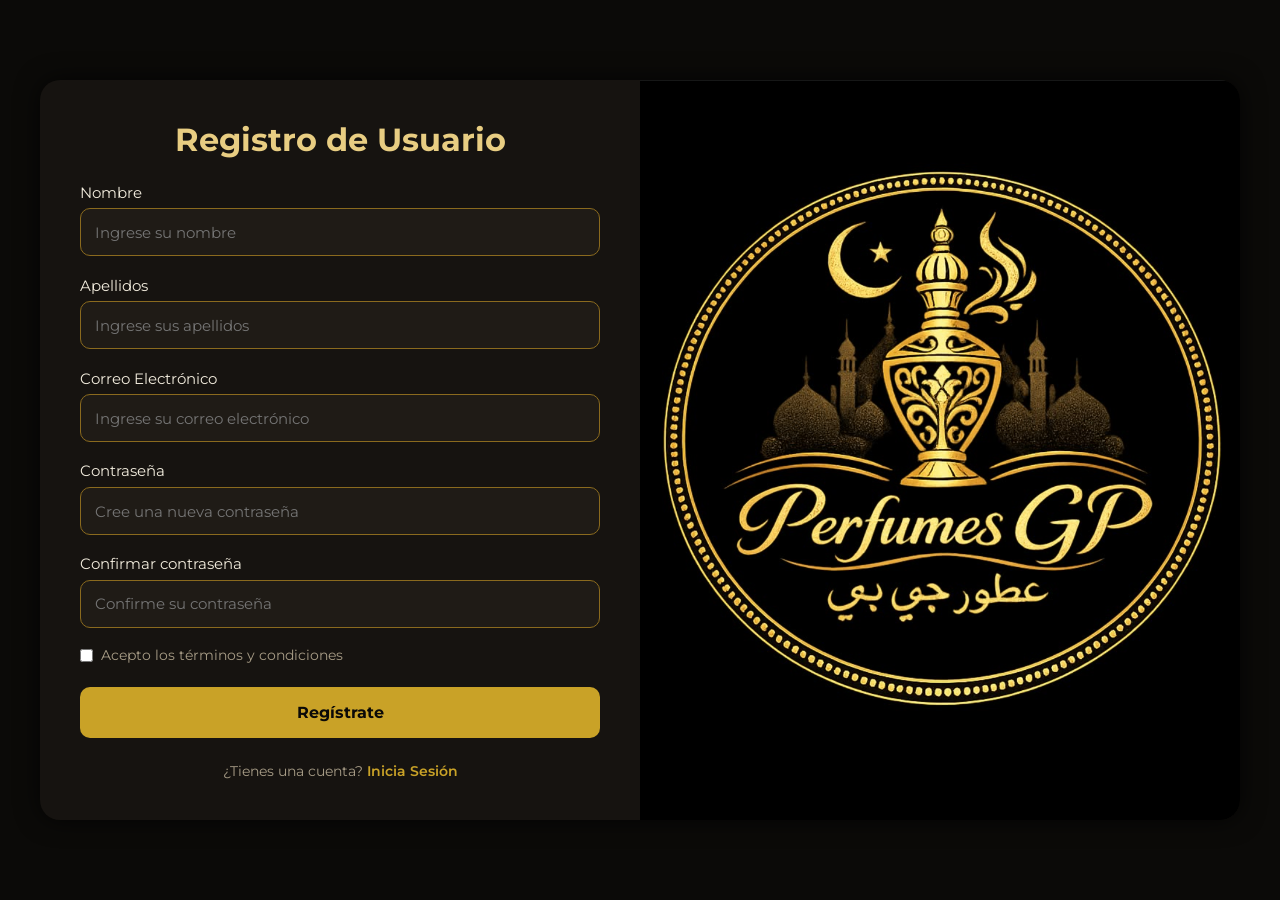
==== index.html @ 9c723d73 "primer push de la pagina de la perfumeria" ====
<!DOCTYPE html>
<html lang="en">
<head>
    <meta charset="UTF-8">
    <meta name="viewport" content="width=device-width, initial-scale=1.0">
    <link rel="stylesheet" href="/css/styleindex.css">
    <link rel="shortcut icon" href="/img/logo_perfumes.png" type="image/x-icon">
    <title>Registro Perfumes GP</title>
</head>
<body>
    <main class="main-container xs_12 s_12 m_12 l_12 xl_12">
        <section class="formulario xs_12 s_12 m_12 l_6 xl_6">
            <header class="titulo">
                <h1>Registro de Usuario</h1>
            </header>
                
            <form action="home.html" method="get" class="register">
                <fieldset class="datos">
                    <label for="Nombre">Nombre</label>
                    <input class="itext xs_12 s_12 m_12 l_12 xl_12" id="Nombre" type="text" placeholder="Ingrese su nombre">

                    <label for="apellido">Apellidos</label>
                    <input class="itext xs_12 s_12 m_12 l_12 xl_12" id="apellido" type="text" placeholder="Ingrese sus apellidos">

                    <label for="Gmail">Correo Electrónico</label>
                    <input class="itext xs_12 s_12 m_12 l_12 xl_12" id="Gmail" type="email" placeholder="Ingrese su correo electrónico">

                    <label for="Pass">Contraseña</label>
                    <input class="itext xs_12 s_12 m_12 l_12 xl_12" id="Pass" type="password" placeholder="Cree una nueva contraseña">
                    <label for="confirm">Confirmar contraseña</label>
                    <input class = "itext xs_12 s_12 m_12 l_12" id="confirm" type="password" placeholder="Confirme su contraseña">
                </fieldset>

                <section class="terminos">
                    <input type="checkbox" id="check-term">
                    <label for="check-term" class="textterm">Acepto los términos y condiciones</label>
                </section> 

                <section class="registroB">
                        <input class="boton_registro xs_12 s_12 m_12 l_12 xl_12" type="submit" value="Regístrate">
                </section>
            </form>
                
            <section class="redireccionLogin">
                <p>¿Tienes una cuenta? <a href="login.html">Inicia Sesión</a></p>
            </section>
        </section>

        <article class="image l_6 xl_6">
           
        </article>
    </main>
</body> 
</html>
---- css/styleindex.css ----
@import url('https://fonts.googleapis.com/css2?family=Montserrat:wght@300;400;600;700;900&family=Open+Sans:wght@300;400;600&display=swap');

:root {
    --bg-primary: #0B0A08;
    --bg-secondary: #161310;
    --gold: #C9A227;
    --gold-light: #E8CD82;
    --gold-deep: #8A6A1E;
    --text-primary: #F2ECDD;
    --text-muted: #A79C86;
    --blanco: #FFFFFF;
}

* {
    margin: 0;
    padding: 0;
    box-sizing: border-box;
    font-family: 'Montserrat', sans-serif;
}

body {
    background-color: var(--bg-primary);
    color: var(--text-primary);
    min-height: 100vh;
    display: flex;
    justify-content: center;
    align-items: center;
}

.main-container {
    width: 100%;
    max-width: 1200px;
    margin: 0 auto;
    display: flex;
    flex-wrap: wrap;
    background-color: var(--bg-secondary);
    border-radius: 20px;
    overflow: hidden;
    box-shadow: 0 0 25px rgba(0, 0, 0, 0.7);
}

.formulario {
    padding: 2.5em;
    display: flex;
    flex-direction: column;
    justify-content: center;
}

.titulo h1 {
    color: var(--gold-light);
    font-size: 2rem;
    margin-bottom: 1.5rem;
    text-align: center;
}

.datos {
    border: none;
    display: flex;
    flex-direction: column;
}

label {
    display: block;
    font-size: 0.95rem;
    margin-bottom: 0.4rem;
    color: var(--text-primary);
    text-align: left;
}

.itext {
    padding: 0.9em;
    background-color: #1f1b16;
    border: 1px solid var(--gold-deep);
    border-radius: 10px;
    color: var(--text-primary);
    margin-bottom: 1.2rem;
    font-size: 0.95rem;
    outline: none;
    transition: border-color 0.3s;
}

.itext:focus {
    border-color: var(--gold);
    box-shadow: 0 0 8px rgba(201, 162, 39, 0.3);
}

.terminos {
    display: flex;
    align-items: center;
    margin-bottom: 1.5rem;
    gap: 0.5rem;
}

.textterm {
    font-size: 0.85rem;
    color: var(--text-muted);
    margin-bottom: 0;
    cursor: pointer;
}

.registroB {
    width: 100%;
    margin-bottom: 1.5rem;
}

.boton_registro {
    background-color: var(--gold);
    color: var(--bg-primary);
    padding: 1em;
    font-size: 1rem;
    font-weight: 700;
    border-radius: 10px;
    border: none;
    cursor: pointer;
    transition: background-color 0.3s, transform 0.2s;
    width: 100%;
}

.boton_registro:hover {
    background-color: var(--gold-light);
    transform: translateY(-2px);
}

.redireccionLogin {
    text-align: center;
    font-size: 0.9rem;
    color: var(--text-muted);
}

.redireccionLogin a {
    color: var(--gold);
    text-decoration: none;
    font-weight: 600;
}

.redireccionLogin a:hover {
    text-decoration: underline;
}

.image {
    background-image: url(/img/logo_perfumes.png);
    background-position: center;
    background-repeat: no-repeat;
    background-size: cover;
    min-height: 400px;
}

/* Sistema de columnas responsivas básicas */
.xs_12 { width: 100%; }

@media screen and (min-width: 768px) {
    .m_6 { width: 50%; }
    .l_6 { width: 50%; }
    .xl_6 { width: 50%; }
}
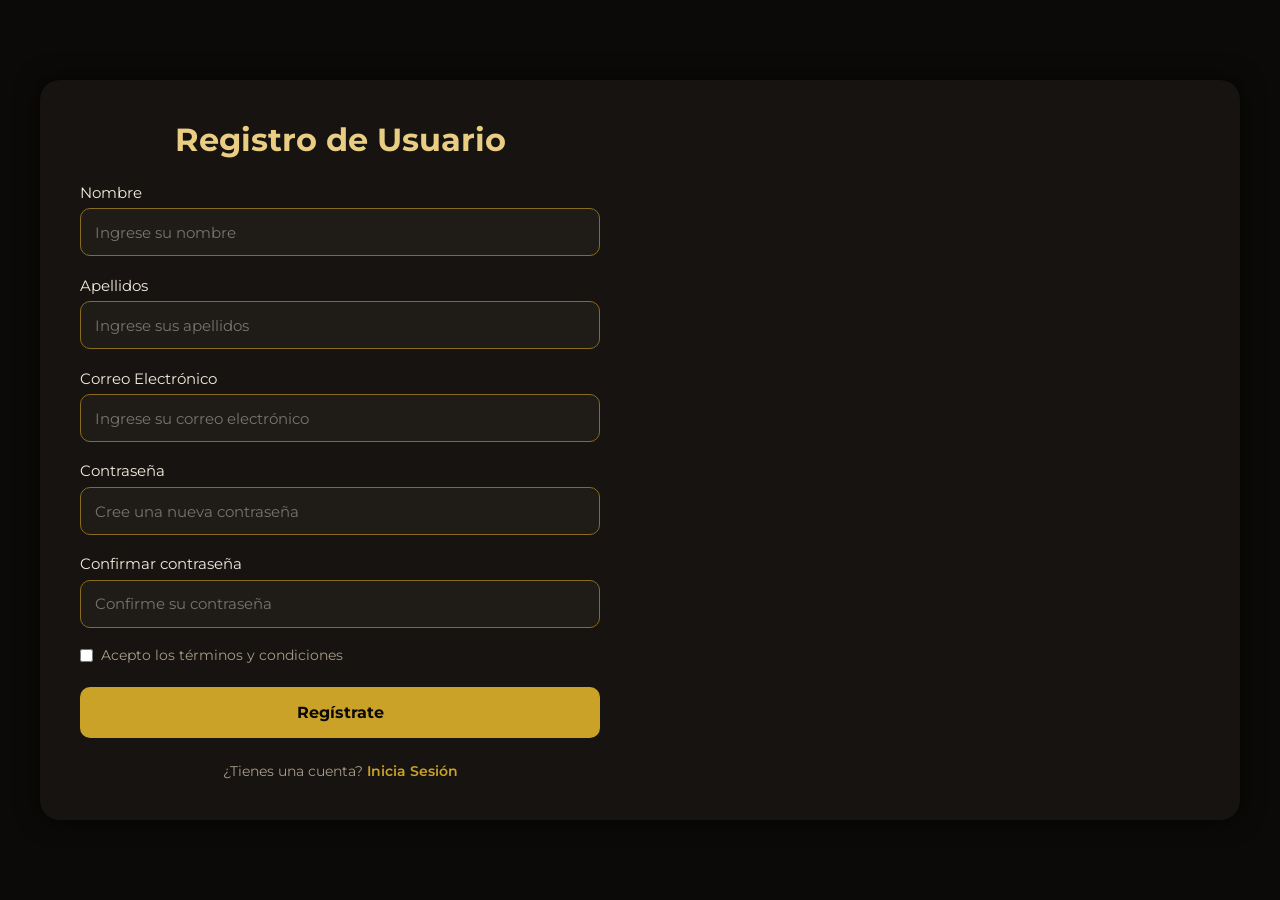
==== commit 2da0b97c: "correccion de enlaces (otra vez)" ====
--- a/index.html
+++ b/index.html
@@ -3,8 +3,8 @@
 <head>
     <meta charset="UTF-8">
     <meta name="viewport" content="width=device-width, initial-scale=1.0">
-    <link rel="stylesheet" href="/css/styleindex.css">
-    <link rel="shortcut icon" href="/img/logo_perfumes.png" type="image/x-icon">
+    <link rel="stylesheet" href="css/styleindex.css">
+    <link rel="shortcut icon" href="img/logo_perfumes.png" type="image/x-icon">
     <title>Registro Perfumes GP</title>
 </head>
 <body>
--- a/css/styleindex.css
+++ b/css/styleindex.css
@@ -138,7 +138,7 @@
 }
 
 .image {
-    background-image: url(/img/logo_perfumes.png);
+    background-image: url(img/logo_perfumes.png);
     background-position: center;
     background-repeat: no-repeat;
     background-size: cover;
